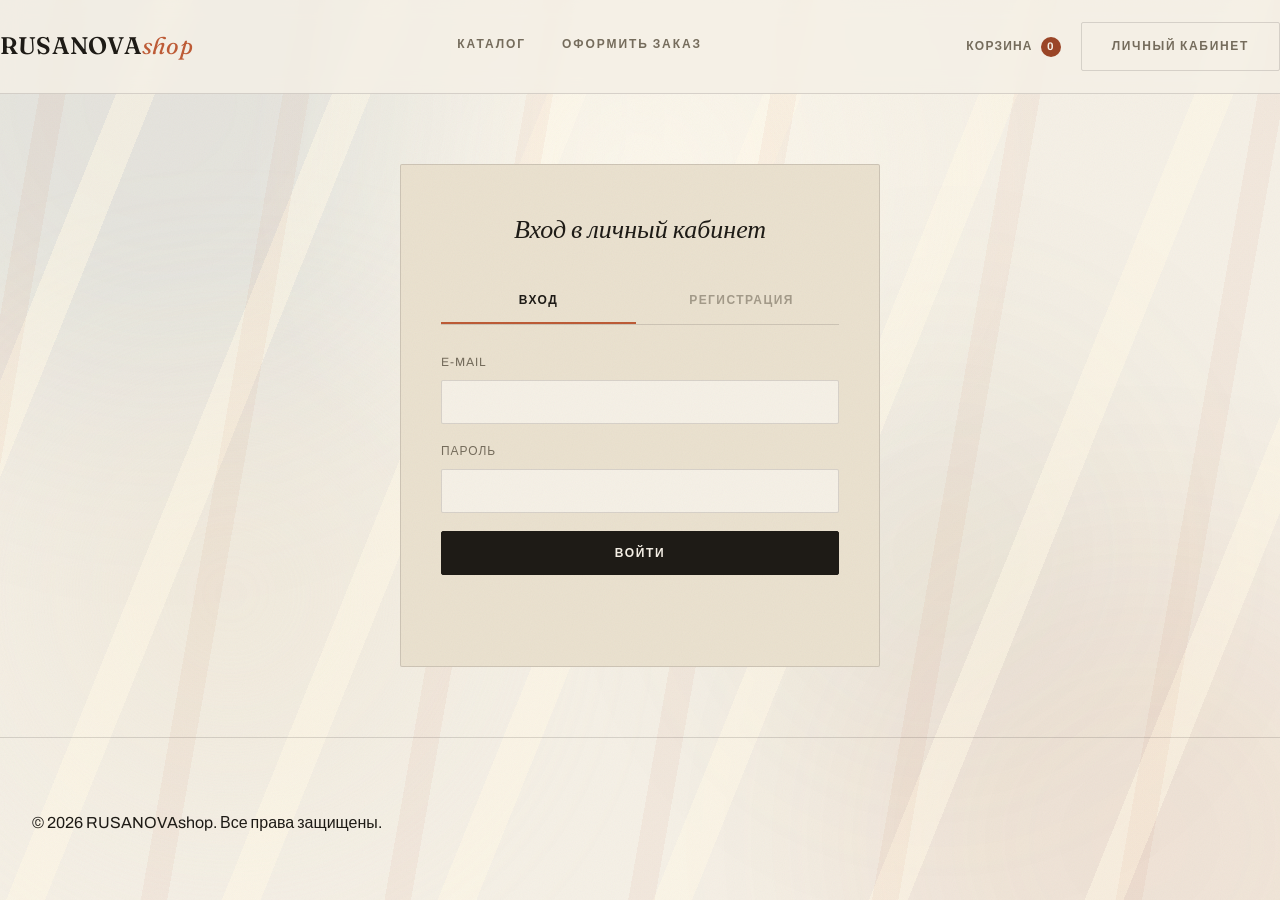
==== cabinet.html @ 0d54f826 "Initial commit" ====
<!DOCTYPE html>
<html lang="ru">
<head>
<meta charset="UTF-8">
<meta name="viewport" content="width=device-width, initial-scale=1.0">
<title>Личный кабинет — RUSANOVAshop</title>
<meta name="description" content="Личный кабинет RUSANOVAshop — вход, регистрация и история заказов.">
<meta name="robots" content="noindex, follow">
<meta property="og:type" content="website">
<meta property="og:site_name" content="RUSANOVAshop">
<meta property="og:title" content="Личный кабинет — RUSANOVAshop">
<meta property="og:description" content="Вход, регистрация и история заказов в RUSANOVAshop.">
<meta property="og:image" content="images/product1.web.jpg">
<link rel="preconnect" href="https://fonts.googleapis.com">
<link rel="preconnect" href="https://fonts.gstatic.com" crossorigin>
<link href="https://fonts.googleapis.com/css2?family=Archivo:wght@400;500;600;700&family=Archivo+Expanded:wght@600;700&family=Fraunces:ital,wght@0,300;0,400;0,500;0,600;0,700;1,400;1,500;1,600&display=swap" rel="stylesheet">
<link rel="stylesheet" href="styles.css">
</head>
<body>
<div class="bg-animated"><span></span><span></span><span></span><span></span></div>
<div class="light-rays"><span></span></div>
<header class="site-header">
  <div class="container header-inner">
    <a href="index.html" class="logo">RUSANOVA<span>shop</span></a>
    <nav class="main-nav">
      <a href="index.html#catalog">Каталог</a>
      <a href="payment.html">Оформить заказ</a>
    </nav>
    <div class="header-actions">
      <a href="payment.html" class="cart-link" aria-label="Корзина">
        Корзина <span class="cart-count" id="cart-count">0</span>
      </a>
      <a href="cabinet.html" class="btn btn-ghost">Личный кабинет</a>
    </div>
  </div>
</header>

<main>
  <!-- Блок входа/регистрации: показывается, если пользователь не авторизован -->
  <div id="auth" class="form-page">
    <h2>Вход в личный кабинет</h2>
    <div class="form-tabs">
      <div class="form-tab active" data-target="login-panel">Вход</div>
      <div class="form-tab" data-target="register-panel">Регистрация</div>
    </div>

    <div id="login-panel" class="form-panel active">
      <form id="login-form">
        <div class="field">
          <label for="login-email">E-mail</label>
          <input type="email" id="login-email" required>
        </div>
        <div class="field">
          <label for="login-password">Пароль</label>
          <input type="password" id="login-password" required>
        </div>
        <button type="submit" class="btn btn-primary">Войти</button>
        <p class="form-msg" id="login-msg"></p>
      </form>
    </div>

    <div id="register-panel" class="form-panel">
      <form id="register-form">
        <div class="field">
          <label for="reg-name">Имя</label>
          <input type="text" id="reg-name" required>
        </div>
        <div class="field">
          <label for="reg-email">E-mail</label>
          <input type="email" id="reg-email" required>
        </div>
        <div class="field">
          <label for="reg-password">Пароль</label>
          <input type="password" id="reg-password" required minlength="4">
        </div>
        <button type="submit" class="btn btn-primary">Зарегистрироваться</button>
        <p class="form-msg" id="register-msg"></p>
      </form>
    </div>
  </div>

  <!-- Личный кабинет: заполняется скриптом, если пользователь авторизован -->
  <div id="account-block" class="account" style="display:none">
    <div class="account-card">
      <h3>Здравствуйте, <span id="account-name"></span>!</h3>
      <p>E-mail: <span id="account-email"></span></p>
      <button id="logout-btn" class="btn btn-ghost">Выйти из аккаунта</button>
    </div>
    <div class="account-card">
      <h3>Мои заказы</h3>
      <div id="orders-list"></div>
    </div>
    <div class="account-card">
      <h3>Дальнейшие шаги</h3>
      <p>Добавьте товары в корзину в каталоге и перейдите на <a href="payment.html">страницу оплаты</a>, чтобы оформить заказ.</p>
    </div>
  </div>
</main>

<footer class="site-footer">
  <div class="container">
    <p>&copy; 2026 RUSANOVAshop. Все права защищены.</p>
  </div>
</footer>

<script src="script.js"></script>
<script>
  // показать кабинет вместо формы входа, если пользователь уже авторизован
  (function () {
    const user = JSON.parse(localStorage.getItem('rusanova_user') || 'null');
    if (user) {
      document.getElementById('auth').style.display = 'none';
      document.getElementById('account-block').style.display = 'block';
    }
  })();
</script>
</body>
</html>
---- styles.css ----
:root {
  --paper: #f5f0e6;
  --paper-deep: #eae1cf;
  --paper-line: #dcd2bc;
  --ink: #1e1b16;
  --ink-soft: #756c5c;
  --ink-faint: #a39a89;
  --line: rgba(30, 27, 22, 0.14);
  --clay: #bd5b36;
  --clay-deep: #9a4527;
  --denim: #51728e;
  --moss: #6e7456;
  --radius: 2px;
  --shadow: 0 40px 90px -30px rgba(35, 24, 12, 0.45);
  --ease: cubic-bezier(.16,1,.3,1);
}

* { box-sizing: border-box; }

html { scroll-behavior: smooth; }

body {
  margin: 0;
  font-family: 'Archivo', sans-serif;
  background: var(--paper);
  color: var(--ink);
  line-height: 1.6;
  position: relative;
  -webkit-font-smoothing: antialiased;
}

/* Тонкая зернистая текстура поверх кремовой подложки — ощущение печатной бумаги */
body::after {
  content: '';
  position: fixed;
  inset: 0;
  z-index: 2;
  pointer-events: none;
  opacity: 0.05;
  mix-blend-mode: multiply;
  background-image: url("data:image/svg+xml,%3Csvg xmlns='http://www.w3.org/2000/svg' width='180' height='180'%3E%3Cfilter id='n'%3E%3CfeTurbulence type='fractalNoise' baseFrequency='0.9' numOctaves='2' stitchTiles='stitch'/%3E%3C/filter%3E%3Crect width='100%25' height='100%25' filter='url(%23n)'/%3E%3C/svg%3E");
}

/* Атмосфера: медленно дрейфующие мягкие цветовые пятна — тихое эхо палитры бренда */
.bg-animated {
  position: fixed;
  inset: 0;
  z-index: -1;
  overflow: hidden;
}
.bg-animated span {
  position: absolute;
  border-radius: 50%;
  filter: blur(120px);
  will-change: transform;
}
.bg-animated span:nth-child(1) {
  width: 640px; height: 640px;
  background: var(--denim);
  top: -220px; left: -160px;
  opacity: 0.10;
  animation: float-a 38s ease-in-out infinite;
}
.bg-animated span:nth-child(2) {
  width: 560px; height: 560px;
  background: var(--clay);
  bottom: -220px; right: -140px;
  opacity: 0.09;
  animation: float-b 44s ease-in-out infinite;
}
.bg-animated span:nth-child(3) {
  width: 420px; height: 420px;
  background: var(--moss);
  top: 38%; right: 10%;
  opacity: 0.07;
  animation: float-c 34s ease-in-out infinite;
}
.bg-animated span:nth-child(4) {
  width: 360px; height: 360px;
  background: var(--paper-deep);
  bottom: 14%; left: 4%;
  opacity: 0.5;
  animation: float-d 30s ease-in-out infinite;
}
@keyframes float-a { 0%,100%{transform:translate(0,0)} 50%{transform:translate(110px,80px)} }
@keyframes float-b { 0%,100%{transform:translate(0,0)} 50%{transform:translate(-100px,-60px)} }
@keyframes float-c { 0%,100%{transform:translate(0,0)} 50%{transform:translate(-80px,90px)} }
@keyframes float-d { 0%,100%{transform:translate(0,0)} 50%{transform:translate(70px,-50px)} }

@media (prefers-reduced-motion: reduce) {
  .bg-animated span { animation: none; }
}

/* Лучи света: тёплый блик-«солнце» и две диагональные полосы света, */
/* медленно скользящие по странице — будто свет из окна падает на разворот журнала */
.light-rays {
  position: fixed;
  inset: 0;
  z-index: -1;
  overflow: hidden;
  pointer-events: none;
}
.light-rays::before,
.light-rays::after {
  content: '';
  position: absolute;
  inset: -30%;
}
.light-rays::before {
  background: repeating-linear-gradient(
    112deg,
    rgba(255, 248, 230, 0.50) 0 36px,
    rgba(255, 248, 230, 0) 36px 200px
  );
  animation: rays-drift-a 70s linear infinite;
}
.light-rays::after {
  background: repeating-linear-gradient(
    100deg,
    rgba(193, 91, 54, 0.05) 0 26px,
    rgba(193, 91, 54, 0) 26px 240px
  );
  animation: rays-drift-b 95s linear infinite reverse;
}
.light-rays span {
  position: absolute;
  top: -32%;
  left: 50%;
  width: 920px;
  height: 920px;
  background: radial-gradient(circle, rgba(255, 250, 238, 0.65) 0%, rgba(255, 250, 238, 0) 62%);
  transform: translateX(-50%);
  animation: sun-drift 50s ease-in-out infinite;
}
@keyframes rays-drift-a {
  from { transform: translate3d(-10%, -6%, 0); }
  to   { transform: translate3d(10%, 8%, 0); }
}
@keyframes rays-drift-b {
  from { transform: translate3d(8%, 6%, 0); }
  to   { transform: translate3d(-10%, -8%, 0); }
}
@keyframes sun-drift {
  0%, 100% { transform: translateX(-54%) translateY(0); opacity: 0.7; }
  50%      { transform: translateX(-46%) translateY(40px); opacity: 0.95; }
}
@media (prefers-reduced-motion: reduce) {
  .light-rays::before, .light-rays::after, .light-rays span { animation: none; }
}

.container {
  max-width: 1280px;
  margin: 0 auto;
  padding: 0 32px;
}

a { color: inherit; text-decoration: none; }
em { font-style: italic; color: var(--clay); }
strong { color: var(--clay-deep); font-weight: 600; }

/* ---------- Header / шапка-масштхед ---------- */
.site-header {
  background: rgba(245, 240, 230, 0.82);
  backdrop-filter: blur(10px);
  border-bottom: 1px solid var(--line);
  position: sticky;
  top: 0;
  z-index: 50;
}
.header-inner {
  display: flex;
  align-items: center;
  justify-content: space-between;
  gap: 24px;
  padding: 22px 0;
}
.logo {
  font-family: 'Fraunces', serif;
  font-size: 24px;
  font-weight: 600;
  letter-spacing: 0.01em;
  color: var(--ink);
}
.logo span { color: var(--clay); font-style: italic; font-weight: 400; }

.main-nav { display: flex; gap: 36px; }
.main-nav a {
  font-family: 'Archivo', sans-serif;
  font-size: 12px;
  font-weight: 600;
  letter-spacing: 0.16em;
  text-transform: uppercase;
  color: var(--ink-soft);
  position: relative;
  padding-bottom: 4px;
  transition: color 0.25s var(--ease);
}
.main-nav a::after {
  content: '';
  position: absolute;
  left: 0; right: 100%;
  bottom: 0;
  height: 1px;
  background: var(--clay);
  transition: right 0.3s var(--ease);
}
.main-nav a:hover { color: var(--ink); }
.main-nav a:hover::after { right: 0; }

.header-actions { display: flex; align-items: center; gap: 20px; }
.cart-link {
  display: inline-flex;
  align-items: center;
  gap: 8px;
  font-family: 'Archivo', sans-serif;
  font-size: 12px;
  font-weight: 600;
  letter-spacing: 0.1em;
  text-transform: uppercase;
  color: var(--ink-soft);
  text-decoration: none;
  transition: color 0.3s var(--ease);
}
.cart-link:hover { color: var(--ink); }
.cart-count {
  display: inline-flex;
  align-items: center;
  justify-content: center;
  min-width: 20px;
  height: 20px;
  padding: 0 5px;
  border-radius: 50%;
  background: var(--clay-deep);
  color: var(--paper);
  font-size: 11px;
  font-weight: 700;
  letter-spacing: 0;
}
.issue-tag {
  font-family: 'Archivo Expanded', sans-serif;
  font-size: 11px;
  font-weight: 600;
  letter-spacing: 0.14em;
  text-transform: uppercase;
  color: var(--ink-faint);
  white-space: nowrap;
}

/* ---------- Кнопки ---------- */
.btn {
  display: inline-flex;
  align-items: center;
  gap: 10px;
  padding: 14px 30px;
  font-family: 'Archivo', sans-serif;
  font-size: 12px;
  font-weight: 600;
  letter-spacing: 0.14em;
  text-transform: uppercase;
  cursor: pointer;
  border: 1px solid var(--ink);
  border-radius: var(--radius);
  background: transparent;
  color: var(--ink);
  transition: background 0.3s var(--ease), color 0.3s var(--ease), border-color 0.3s var(--ease), transform 0.2s var(--ease);
}
.btn-primary {
  background: var(--ink);
  color: var(--paper);
}
.btn-primary:hover { background: var(--clay-deep); border-color: var(--clay-deep); transform: translateY(-2px); }
.btn-ghost {
  background: transparent;
  border-color: var(--line);
  color: var(--ink-soft);
}
.btn-ghost:hover { border-color: var(--ink); color: var(--ink); }

/* ---------- Hero / редакционный разворот ---------- */
.hero {
  padding: 96px 0 120px;
  position: relative;
  overflow: hidden;
}
.hero-grid {
  display: grid;
  grid-template-columns: minmax(0, 0.92fr) minmax(0, 1.08fr);
  gap: 72px;
  align-items: center;
}
.hero-eyebrow {
  display: inline-block;
  font-family: 'Archivo Expanded', sans-serif;
  font-size: 12px;
  font-weight: 600;
  letter-spacing: 0.22em;
  text-transform: uppercase;
  color: var(--clay-deep);
  margin-bottom: 22px;
}
.hero-eyebrow::before { content: '— '; color: var(--ink-faint); }
.hero-title {
  font-family: 'Fraunces', serif;
  font-size: clamp(42px, 6vw, 76px);
  font-weight: 500;
  line-height: 1.04;
  letter-spacing: -0.01em;
  margin: 0 0 28px;
  color: var(--ink);
}
.hero-title em {
  font-style: italic;
  font-weight: 400;
  color: var(--clay);
}
.hero-text {
  max-width: 460px;
  font-size: 17px;
  color: var(--ink-soft);
  margin: 0 0 38px;
}
.hero-actions {
  display: flex;
  align-items: center;
  flex-wrap: wrap;
  gap: 32px;
}
.explore-link {
  display: inline-flex;
  flex-direction: column;
  font-family: 'Archivo', sans-serif;
  font-size: 13px;
  font-weight: 600;
  letter-spacing: 0.06em;
  color: var(--ink);
  border-bottom: 1px solid var(--ink);
  padding-bottom: 6px;
  transition: color 0.25s var(--ease), border-color 0.25s var(--ease);
}
.explore-link:hover { color: var(--clay-deep); border-color: var(--clay-deep); }
.explore-date {
  margin-top: 4px;
  font-size: 11px;
  font-weight: 500;
  letter-spacing: 0.14em;
  text-transform: uppercase;
  color: var(--ink-faint);
}

/* коллаж — асимметричная стопка карточек-«луков» */
.hero-collage {
  position: relative;
  min-height: 560px;
}
.collage-card {
  position: absolute;
  margin: 0;
  background: var(--paper-deep);
  border: 1px solid var(--line);
  border-radius: var(--radius);
  box-shadow: var(--shadow);
  overflow: hidden;
  transition: transform 0.6s var(--ease);
}
.collage-card img {
  display: block;
  width: 100%;
  aspect-ratio: 3 / 4;
  object-fit: cover;
}
.collage-card figcaption {
  display: flex;
  align-items: baseline;
  justify-content: space-between;
  gap: 10px;
  padding: 16px 20px;
  border-top: 1px solid var(--line);
  background: var(--paper);
}
.collage-card figcaption span {
  font-family: 'Fraunces', serif;
  font-style: italic;
  font-size: 16px;
  color: var(--ink);
}
.collage-card figcaption i {
  font-style: normal;
  font-size: 10px;
  font-weight: 600;
  letter-spacing: 0.14em;
  text-transform: uppercase;
  color: var(--ink-faint);
  white-space: nowrap;
}
.collage-card--a {
  width: 56%;
  top: 0;
  left: 6%;
  z-index: 2;
  transform: rotate(-2.5deg);
}
.collage-card--b {
  width: 48%;
  bottom: 0;
  right: 0;
  z-index: 1;
  transform: rotate(2deg);
}
.collage-card:hover { transform: rotate(0deg) translateY(-6px); z-index: 3; }

.hero-badge {
  position: absolute;
  top: 46%;
  left: -18px;
  width: 132px;
  height: 132px;
  display: flex;
  align-items: center;
  justify-content: center;
  text-align: center;
  border-radius: 50%;
  border: 1px solid var(--ink);
  background: var(--paper);
  font-family: 'Archivo Expanded', sans-serif;
  font-size: 11px;
  font-weight: 700;
  letter-spacing: 0.1em;
  text-transform: uppercase;
  color: var(--ink);
  line-height: 1.4;
  padding: 14px;
  z-index: 4;
  animation: spin-badge 26s linear infinite;
}
.hero-badge::before {
  content: '';
  position: absolute;
  inset: 10px;
  border: 1px dashed var(--line);
  border-radius: 50%;
}
@keyframes spin-badge { to { transform: rotate(360deg); } }
@media (prefers-reduced-motion: reduce) { .hero-badge { animation: none; } }

/* ---------- Бегущая строка ---------- */
.ticker {
  border-top: 1px solid var(--line);
  border-bottom: 1px solid var(--line);
  overflow: hidden;
  white-space: nowrap;
  padding: 18px 0;
  background: var(--paper-deep);
}
.ticker-track {
  display: inline-flex;
  gap: 48px;
  animation: ticker-scroll 36s linear infinite;
}
.ticker-track span {
  font-family: 'Fraunces', serif;
  font-style: italic;
  font-size: 19px;
  letter-spacing: 0.01em;
  color: var(--ink-soft);
  display: inline-flex;
  align-items: center;
  gap: 48px;
}
.ticker-track span::after { content: '✺'; font-style: normal; color: var(--clay); font-size: 13px; }
@keyframes ticker-scroll { from { transform: translateX(0); } to { transform: translateX(-50%); } }
@media (prefers-reduced-motion: reduce) { .ticker-track { animation: none; } }

/* ---------- Заголовки секций ---------- */
section { padding: 110px 0; }
.section-head {
  max-width: 640px;
  margin: 0 auto 64px;
  text-align: center;
}
.section-eyebrow {
  display: inline-block;
  font-family: 'Archivo Expanded', sans-serif;
  font-size: 12px;
  font-weight: 600;
  letter-spacing: 0.22em;
  text-transform: uppercase;
  color: var(--clay-deep);
  margin-bottom: 18px;
}
.section-title {
  font-family: 'Fraunces', serif;
  font-size: clamp(32px, 4.4vw, 48px);
  font-weight: 500;
  line-height: 1.12;
  margin: 0 0 18px;
  color: var(--ink);
}
.section-note {
  font-size: 15px;
  color: var(--ink-soft);
  margin: 0;
}

/* ---------- Каталог / сетка лукбука ---------- */
.catalog { background: var(--paper); }
.product-grid {
  display: grid;
  grid-template-columns: repeat(auto-fit, minmax(270px, 1fr));
  gap: 2px;
  background: var(--line);
  border: 1px solid var(--line);
}
.product-card {
  position: relative;
  background: var(--paper);
  display: flex;
  flex-direction: column;
  transition: background 0.3s var(--ease);
}
.product-card:hover { background: var(--paper-deep); }
.product-index {
  position: absolute;
  top: 18px; left: 18px;
  z-index: 2;
  font-family: 'Fraunces', serif;
  font-style: italic;
  font-size: 14px;
  color: var(--paper);
  background: var(--ink);
  border-radius: 50%;
  width: 34px; height: 34px;
  display: flex; align-items: center; justify-content: center;
}
.product-card .img-wrap { position: relative; overflow: hidden; border-bottom: 1px solid var(--line); }
.tag {
  position: absolute;
  top: 18px; right: 18px;
  z-index: 2;
  font-family: 'Archivo Expanded', sans-serif;
  font-size: 10px;
  font-weight: 700;
  letter-spacing: 0.12em;
  text-transform: uppercase;
  padding: 7px 12px;
  border-radius: var(--radius);
  color: var(--paper);
}
.tag-new { background: var(--denim); }
.tag-low { background: var(--clay-deep); }
.product-card img {
  width: 100%;
  aspect-ratio: 3 / 4;
  object-fit: cover;
  display: block;
  filter: grayscale(0.25) contrast(1.02);
  transition: transform 0.7s var(--ease), filter 0.5s var(--ease);
}
.product-card:hover img { transform: scale(1.045); filter: grayscale(0) contrast(1.05); }
.product-info { padding: 26px 28px 30px; flex: 1; display: flex; flex-direction: column; }
.product-info h3 {
  font-family: 'Fraunces', serif;
  font-weight: 500;
  font-style: italic;
  font-size: 21px;
  margin: 0 0 10px;
  color: var(--ink);
}
.product-desc { color: var(--ink-soft); font-size: 14px; margin: 0 0 16px; flex: 1; }
.price-list {
  list-style: none;
  padding: 12px 0;
  margin: 0 0 20px;
  font-size: 13px;
  letter-spacing: 0.02em;
  color: var(--ink-soft);
  border-top: 1px solid var(--line);
  border-bottom: 1px solid var(--line);
}
.price-list li { display: flex; justify-content: space-between; padding: 4px 0; }
.add-to-cart { align-self: flex-start; }
.product-card.is-hidden { display: none; }

.catalog-controls {
  display: flex;
  flex-wrap: wrap;
  align-items: center;
  justify-content: space-between;
  gap: 24px;
  margin: 0 0 28px;
  padding: 22px 28px;
  background: var(--paper-deep);
  border: 1px solid var(--line);
}
.filter-group { display: flex; flex-wrap: wrap; gap: 10px; }
.filter-btn {
  font-family: 'Archivo', sans-serif;
  font-size: 12px;
  font-weight: 600;
  letter-spacing: 0.08em;
  text-transform: uppercase;
  padding: 9px 18px;
  border: 1px solid var(--line);
  border-radius: var(--radius);
  background: transparent;
  color: var(--ink-soft);
  cursor: pointer;
  transition: background 0.3s var(--ease), color 0.3s var(--ease), border-color 0.3s var(--ease);
}
.filter-btn:hover { border-color: var(--ink); color: var(--ink); }
.filter-btn.active { background: var(--ink); border-color: var(--ink); color: var(--paper); }
.sort-control {
  display: flex;
  align-items: center;
  gap: 12px;
  font-size: 12px;
  letter-spacing: 0.08em;
  text-transform: uppercase;
  color: var(--ink-soft);
}
.sort-control select {
  font-family: 'Archivo', sans-serif;
  font-size: 13px;
  letter-spacing: 0.02em;
  text-transform: none;
  padding: 9px 14px;
  border: 1px solid var(--line);
  border-radius: var(--radius);
  background: var(--paper);
  color: var(--ink);
  cursor: pointer;
}

/* ---------- Таблица размеров ---------- */
.size-guide {
  margin: 0 0 28px;
  border: 1px solid var(--line);
  background: var(--paper);
}
.size-guide summary {
  display: flex;
  align-items: baseline;
  gap: 14px;
  padding: 22px 28px;
  font-family: 'Fraunces', serif;
  font-style: italic;
  font-size: 19px;
  cursor: pointer;
  list-style: none;
  color: var(--ink);
}
.size-guide summary::-webkit-details-marker { display: none; }
.size-guide summary span {
  font-family: 'Archivo', sans-serif;
  font-style: normal;
  font-size: 12px;
  letter-spacing: 0.04em;
  color: var(--ink-faint);
}
.size-guide table {
  width: 100%;
  border-collapse: collapse;
  margin: 0 0 18px;
  font-size: 14px;
}
.size-guide th, .size-guide td {
  padding: 12px 28px;
  text-align: left;
  border-top: 1px solid var(--line);
  color: var(--ink-soft);
}
.size-guide th {
  font-size: 11px;
  letter-spacing: 0.1em;
  text-transform: uppercase;
  color: var(--ink-faint);
  font-weight: 600;
}
.size-guide td:first-child, .size-guide th:first-child { color: var(--ink); font-weight: 600; }
.size-guide > p { padding: 0 28px 26px; margin: 0; font-size: 14px; color: var(--ink-soft); max-width: 640px; }

/* ---------- О бренде ---------- */
.about { background: var(--paper-deep); border-top: 1px solid var(--line); border-bottom: 1px solid var(--line); }
.about-inner { max-width: 760px; margin: 0 auto; text-align: center; }
.about-quote {
  font-family: 'Fraunces', serif;
  font-style: italic;
  font-weight: 400;
  font-size: clamp(24px, 3.6vw, 34px);
  line-height: 1.4;
  color: var(--ink);
  margin: 0 0 32px;
}
.about-quote em { color: var(--clay-deep); font-style: italic; }
.about-text { font-size: 15px; color: var(--ink-soft); margin: 0 auto 48px; max-width: 640px; }
.about-text strong { color: var(--clay-deep); }
.about-stats {
  display: flex;
  justify-content: center;
  gap: 56px;
  flex-wrap: wrap;
  border-top: 1px solid var(--line);
  padding-top: 40px;
}
.stat { display: flex; flex-direction: column; align-items: center; gap: 6px; }
.stat-num { font-family: 'Fraunces', serif; font-size: 40px; font-weight: 500; color: var(--clay-deep); }
.stat-label { font-size: 11px; letter-spacing: 0.14em; text-transform: uppercase; color: var(--ink-soft); }

/* ---------- Отзывы ---------- */
.reviews { background: var(--paper); border-bottom: 1px solid var(--line); }
.reviews-grid {
  display: grid;
  grid-template-columns: repeat(auto-fit, minmax(280px, 1fr));
  gap: 1px;
  background: var(--line);
  border: 1px solid var(--line);
}
.review-card {
  margin: 0;
  background: var(--paper);
  padding: 36px 32px;
  display: flex;
  flex-direction: column;
  gap: 22px;
}
.review-card p {
  font-family: 'Fraunces', serif;
  font-style: italic;
  font-size: 17px;
  line-height: 1.5;
  color: var(--ink);
  margin: 0;
}
.review-card footer { display: flex; flex-direction: column; gap: 4px; }
.review-card footer span {
  font-size: 13px;
  font-weight: 600;
  letter-spacing: 0.04em;
  color: var(--ink);
}
.review-card footer i {
  font-style: normal;
  font-size: 12px;
  color: var(--ink-faint);
}

/* ---------- Лента ВКонтакте ---------- */
.social { background: var(--paper-deep); border-bottom: 1px solid var(--line); }
.section-note a { color: var(--clay-deep); border-bottom: 1px solid currentColor; padding-bottom: 1px; }
.section-note a:hover { color: var(--ink); }
.vk-widget-wrap {
  background: var(--paper);
  border: 1px solid var(--line);
  padding: 24px;
}
.vk-widget-wrap iframe { display: block; width: 100% !important; }

/* ---------- Контакты ---------- */
.contacts { background: var(--paper); }
.contacts .section-head { margin-bottom: 56px; }
.store-list {
  display: flex;
  flex-wrap: wrap;
  justify-content: center;
  gap: 1px;
  margin: 0 auto 36px;
  max-width: 920px;
  background: var(--line);
  border: 1px solid var(--line);
}
.store-card {
  flex: 1 1 280px;
  background: var(--paper);
  padding: 36px 28px;
  text-align: center;
  position: relative;
  transition: background 0.3s var(--ease);
}
.store-card:hover { background: var(--paper-deep); }
.store-index {
  position: relative;
  display: inline-flex;
  align-items: center;
  justify-content: center;
  width: 30px; height: 30px;
  border: 1px solid var(--ink);
  border-radius: 50%;
  font-family: 'Fraunces', serif;
  font-style: italic;
  font-size: 13px;
  margin-bottom: 16px;
  background: var(--paper);
  color: var(--ink);
  cursor: pointer;
  padding: 0;
  transition: background 0.25s var(--ease), color 0.25s var(--ease), transform 0.25s var(--ease);
}
.store-index:hover,
.store-index:focus-visible {
  background: var(--ink);
  color: var(--paper);
  transform: scale(1.08);
  outline: none;
}

/* Карта — всплывает при наведении/фокусе на иконку магазина */
.store-map {
  position: absolute;
  bottom: calc(100% + 16px);
  left: 50%;
  width: min(290px, 78vw);
  height: 190px;
  background: var(--paper);
  border: 1px solid var(--line);
  border-radius: var(--radius);
  box-shadow: var(--shadow);
  padding: 6px;
  opacity: 0;
  visibility: hidden;
  pointer-events: none;
  transform: translate(-50%, 10px) scale(0.96);
  transform-origin: bottom center;
  transition: opacity 0.3s var(--ease), transform 0.3s var(--ease), visibility 0s linear 0.3s;
  z-index: 30;
  cursor: default;
}
.store-map::after {
  content: '';
  position: absolute;
  top: 100%;
  left: 50%;
  width: 14px; height: 14px;
  margin: -7px 0 0 -7px;
  background: var(--paper);
  border-right: 1px solid var(--line);
  border-bottom: 1px solid var(--line);
  transform: rotate(45deg);
}
.store-index:hover .store-map,
.store-index:focus-visible .store-map,
.store-index:focus-within .store-map {
  opacity: 1;
  visibility: visible;
  pointer-events: auto;
  transform: translate(-50%, 0) scale(1);
  transition: opacity 0.3s var(--ease), transform 0.3s var(--ease), visibility 0s;
}
.store-map iframe {
  width: 100%;
  height: 100%;
  border: 0;
  display: block;
  border-radius: 1px;
  filter: grayscale(0.4) sepia(0.06) contrast(1.04);
  transition: filter 0.4s var(--ease);
}
.store-map:hover iframe { filter: none; }

/* Значок магазина на карте — кольцо с леттермарком «Rs», в духе логотипа бренда */
.map-pin {
  position: absolute;
  top: 46%;
  left: 50%;
  transform: translate(-50%, -100%);
  display: flex;
  flex-direction: column;
  align-items: center;
  pointer-events: none;
  z-index: 2;
  filter: drop-shadow(0 10px 16px rgba(30, 27, 22, 0.4));
}
.map-pin-badge {
  width: 68px;
  height: 68px;
  border-radius: 50%;
  border: 2px solid var(--ink);
  background: var(--paper);
  display: flex;
  flex-direction: column;
  align-items: center;
  justify-content: center;
  line-height: 1;
  text-align: center;
}
.map-pin-badge em {
  font-family: 'Fraunces', serif;
  font-style: italic;
  font-weight: 600;
  font-size: 21px;
  color: var(--ink);
}
.map-pin-badge i {
  font-style: normal;
  font-family: 'Archivo Expanded', sans-serif;
  font-size: 5px;
  letter-spacing: 0.05em;
  text-transform: uppercase;
  color: var(--ink-soft);
  margin-top: 3px;
  white-space: nowrap;
}
.map-pin-tail {
  width: 0; height: 0;
  border-left: 6px solid transparent;
  border-right: 6px solid transparent;
  border-top: 10px solid var(--ink);
  margin-top: -2px;
}
@media (max-width: 640px) {
  .store-map { left: auto; right: -8px; transform: translate(0, 10px) scale(0.96); transform-origin: bottom right; }
  .store-index:hover .store-map,
  .store-index:focus-visible .store-map,
  .store-index:focus-within .store-map { transform: translate(0, 0) scale(1); }
  .store-map::after { left: auto; right: 22px; }
}
.store-card h3 { margin: 0 0 6px; font-family: 'Fraunces', serif; font-weight: 500; font-size: 19px; color: var(--ink); }
.store-card p { margin: 0; color: var(--clay-deep); font-weight: 600; font-size: 13px; letter-spacing: 0.06em; text-transform: uppercase; }

/* Режим работы — раскрывается при наведении на карточку магазина */
.store-hours {
  max-height: 0;
  overflow: hidden;
  opacity: 0;
  transition: max-height 0.6s var(--ease), opacity 0.4s var(--ease);
}
.store-card:hover .store-hours,
.store-card:focus-within .store-hours {
  max-height: 360px;
  opacity: 1;
}
.store-hours-label {
  display: block;
  margin-top: 22px;
  padding-top: 18px;
  border-top: 1px solid var(--line);
  font-family: 'Archivo Expanded', sans-serif;
  font-size: 10px;
  font-weight: 600;
  letter-spacing: 0.18em;
  text-transform: uppercase;
  color: var(--clay-deep);
}
.store-hours ul {
  list-style: none;
  margin: 14px 0 0;
  padding: 0;
}
.store-hours li {
  display: flex;
  justify-content: space-between;
  padding: 5px 0;
  font-size: 13px;
  letter-spacing: 0.03em;
  color: var(--ink-soft);
}
.store-hours li span:first-child {
  font-family: 'Fraunces', serif;
  font-style: italic;
  font-size: 13px;
  color: var(--ink);
  text-transform: none;
  letter-spacing: 0.02em;
}
.contacts-meta { max-width: 520px; margin: 0 auto; text-align: center; color: var(--ink-soft); font-size: 14px; }
.contacts-meta + .contacts-meta { margin-top: 8px; }
.contacts-phone {
  font-family: 'Fraunces', serif;
  font-style: italic;
  font-size: 17px;
  font-weight: 500;
  color: var(--clay-deep);
  border-bottom: 1px solid currentColor;
  padding-bottom: 1px;
  transition: color 0.25s var(--ease), border-color 0.25s var(--ease);
}
.contacts-phone:hover { color: var(--ink); }

/* ---------- Доставка и возврат ---------- */
.delivery { background: var(--paper-deep); border-bottom: 1px solid var(--line); }
.delivery-grid {
  display: grid;
  grid-template-columns: repeat(auto-fit, minmax(300px, 1fr));
  gap: 1px;
  background: var(--line);
  border: 1px solid var(--line);
}
.delivery-card {
  background: var(--paper);
  padding: 40px 36px;
}
.delivery-num {
  display: block;
  font-family: 'Fraunces', serif;
  font-style: italic;
  font-size: 32px;
  color: var(--ink-faint);
  margin-bottom: 14px;
}
.delivery-card h3 {
  font-family: 'Fraunces', serif;
  font-weight: 500;
  font-size: 22px;
  margin: 0 0 18px;
  color: var(--ink);
}
.delivery-card ul {
  margin: 0;
  padding: 0;
  list-style: none;
  display: flex;
  flex-direction: column;
  gap: 12px;
}
.delivery-card li {
  position: relative;
  padding-left: 22px;
  font-size: 14px;
  line-height: 1.5;
  color: var(--ink-soft);
}
.delivery-card li::before {
  content: '';
  position: absolute;
  left: 0; top: 9px;
  width: 8px; height: 1px;
  background: var(--clay-deep);
}

/* ---------- Рассылка ---------- */
.newsletter { background: var(--paper); }
.newsletter-inner {
  max-width: 600px;
  margin: 0 auto;
  text-align: center;
}
.newsletter-form {
  display: flex;
  flex-wrap: wrap;
  gap: 12px;
  justify-content: center;
  margin-top: 28px;
}
.newsletter-form input[type="email"] {
  flex: 1 1 260px;
  font-family: 'Archivo', sans-serif;
  font-size: 14px;
  padding: 14px 18px;
  border: 1px solid var(--line);
  border-radius: var(--radius);
  background: var(--paper-deep);
  color: var(--ink);
}
.newsletter-form input[type="email"]:focus { outline: none; border-color: var(--ink); }
.newsletter-form input[type="email"]::placeholder { color: var(--ink-faint); }

/* ---------- Footer / колофон ---------- */
.site-footer {
  padding: 56px 0 40px;
  border-top: 1px solid var(--line);
}
.footer-inner { display: flex; flex-direction: column; align-items: center; gap: 14px; text-align: center; }
.footer-logo { font-size: 22px; }
.footer-meta { font-size: 12px; letter-spacing: 0.1em; text-transform: uppercase; color: var(--ink-soft); margin: 0; }
.footer-copy { font-size: 13px; color: var(--ink-faint); margin: 0; }

/* ---------- Появление элементов при прокрутке ---------- */
.reveal {
  opacity: 0;
  transform: translateY(40px);
  transition: opacity 0.9s var(--ease), transform 0.9s var(--ease);
}
.reveal.is-visible { opacity: 1; transform: translateY(0); }
.product-grid .reveal:nth-child(2) { transition-delay: 0.06s; }
.product-grid .reveal:nth-child(3) { transition-delay: 0.12s; }
.product-grid .reveal:nth-child(4) { transition-delay: 0.18s; }
.product-grid .reveal:nth-child(5) { transition-delay: 0.24s; }
@media (prefers-reduced-motion: reduce) { .reveal { opacity: 1; transform: none; transition: none; } }

/* ---------- Формы (кабинет / оплата) ---------- */
.form-page {
  max-width: 480px;
  margin: 70px auto;
  background: var(--paper-deep);
  border: 1px solid var(--line);
  border-radius: var(--radius);
  padding: 44px 40px;
}
.form-page h2 {
  font-family: 'Fraunces', serif;
  font-weight: 500;
  font-style: italic;
  font-size: 26px;
  margin: 0 0 28px;
  text-align: center;
  color: var(--ink);
}
.form-tabs { display: flex; gap: 8px; margin-bottom: 28px; border-bottom: 1px solid var(--line); }
.form-tab {
  flex: 1; text-align: center; padding: 12px;
  font-family: 'Archivo', sans-serif;
  font-size: 12px; font-weight: 600; letter-spacing: 0.12em; text-transform: uppercase;
  color: var(--ink-faint);
  cursor: pointer;
  border-bottom: 2px solid transparent;
  transition: color 0.25s var(--ease), border-color 0.25s var(--ease);
}
.form-tab.active { color: var(--ink); border-color: var(--clay); }
.form-panel { display: none; }
.form-panel.active { display: block; }
.field { margin-bottom: 18px; }
.field label { display: block; font-size: 12px; letter-spacing: 0.08em; text-transform: uppercase; margin-bottom: 8px; color: var(--ink-soft); }
.field input, .field select {
  width: 100%;
  padding: 13px 14px;
  border: 1px solid var(--line);
  border-radius: var(--radius);
  font-size: 15px;
  font-family: 'Archivo', sans-serif;
  background: var(--paper);
  color: var(--ink);
}
.field input:focus, .field select:focus { outline: none; border-color: var(--clay); }
.form-page .btn { width: 100%; justify-content: center; }
.form-msg { text-align: center; margin-top: 16px; font-size: 13px; letter-spacing: 0.04em; color: var(--clay-deep); min-height: 18px; }

/* ---------- Личный кабинет ---------- */
.account { max-width: 740px; margin: 70px auto; }
.account-card {
  background: var(--paper-deep);
  border: 1px solid var(--line);
  border-radius: var(--radius);
  padding: 32px 36px;
  margin-bottom: 22px;
}
.account-card h3 { margin-top: 0; font-family: 'Fraunces', serif; font-weight: 500; font-style: italic; font-size: 20px; color: var(--ink); }
.account-card p { color: var(--ink-soft); font-size: 14px; }
.order-row {
  display: flex; flex-direction: column; gap: 16px;
  padding: 18px 0; border-bottom: 1px solid var(--line);
  font-size: 14px; color: var(--ink-soft);
}
.order-row:last-child { border-bottom: none; }
.order-row-head { display: flex; justify-content: space-between; gap: 12px; }
.order-row-head span:last-child { color: var(--ink); font-weight: 600; }
.order-tracker {
  display: flex;
  flex-wrap: wrap;
  gap: 0;
  list-style: none;
  margin: 0;
  padding: 0;
  counter-reset: stage;
}
.order-tracker li {
  position: relative;
  flex: 1 1 0;
  min-width: 84px;
  padding-top: 22px;
  font-size: 11px;
  letter-spacing: 0.06em;
  text-transform: uppercase;
  color: var(--ink-faint);
}
.order-tracker li::before {
  counter-increment: stage;
  content: counter(stage);
  position: absolute;
  top: 0; left: 0;
  width: 16px; height: 16px;
  border-radius: 50%;
  border: 1px solid var(--line);
  background: var(--paper);
  font-family: 'Archivo', sans-serif;
  font-size: 9px;
  font-weight: 700;
  display: flex; align-items: center; justify-content: center;
  color: var(--ink-faint);
}
.order-tracker li::after {
  content: '';
  position: absolute;
  top: 8px; left: 16px; right: 0;
  height: 1px;
  background: var(--line);
}
.order-tracker li:last-child::after { display: none; }
.order-tracker li.done { color: var(--ink-soft); }
.order-tracker li.done::before { border-color: var(--clay-deep); background: var(--clay-deep); color: var(--paper); }
.order-tracker li.done::after { background: var(--clay-deep); }
.order-tracker li.current { color: var(--ink); font-weight: 700; }
.order-tracker li.current::before { border-color: var(--ink); background: var(--ink); color: var(--paper); }

/* ---------- Корзина / итог оплаты ---------- */
.summary-row { display: flex; justify-content: space-between; padding: 9px 0; font-size: 15px; color: var(--ink-soft); }
.remove-item {
  border: none;
  background: transparent;
  color: var(--ink-faint);
  cursor: pointer;
  font-size: 14px;
  margin-left: 12px;
  line-height: 1;
  transition: color 0.2s var(--ease);
}
.remove-item:hover { color: var(--clay-deep); }
.summary-row.total {
  font-family: 'Fraunces', serif; font-weight: 500; font-size: 18px;
  border-top: 1px solid var(--line); margin-top: 8px; padding-top: 14px; color: var(--ink);
}
.empty-note { color: var(--ink-faint); text-align: center; padding: 24px 0; font-style: italic; font-family: 'Fraunces', serif; }

/* ---------- Адаптив ---------- */
@media (max-width: 980px) {
  .hero-grid { grid-template-columns: 1fr; gap: 56px; }
  .hero-collage { min-height: 460px; max-width: 460px; margin: 0 auto; }
  .header-inner { flex-wrap: wrap; row-gap: 14px; }
  .main-nav { order: 3; width: 100%; justify-content: center; }
}
@media (max-width: 640px) {
  .container { padding: 0 20px; }
  section { padding: 80px 0; }
  .hero { padding: 64px 0 88px; }
  .hero-collage { min-height: 380px; }
  .collage-card--a { width: 64%; }
  .collage-card--b { width: 56%; }
  .about-stats { gap: 36px; }
}
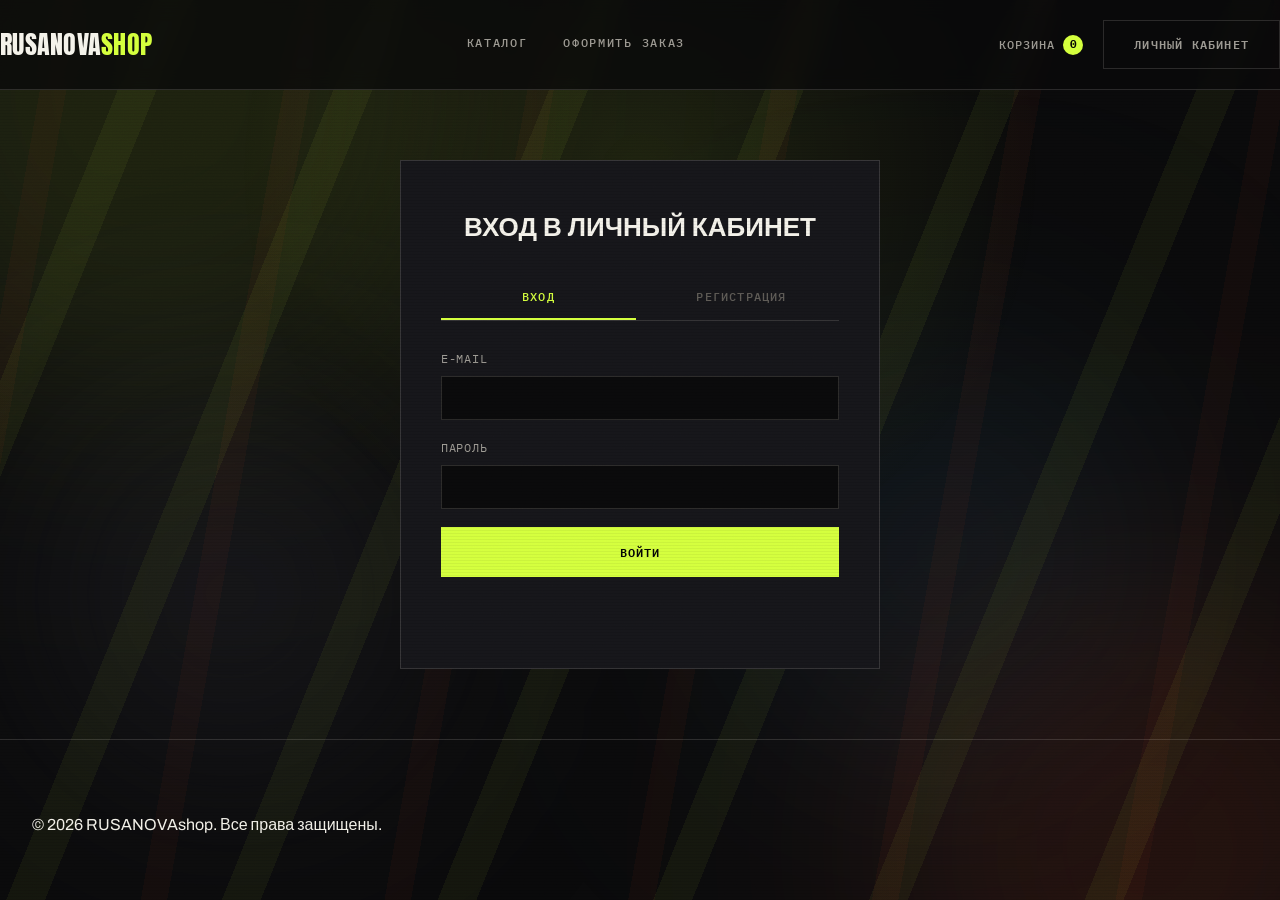
==== commit 54bff436: "Темный стритстайл-редизайн сайта: новая палитра, шрифты Anton/Archivo/IBM Plex Mono, карточки товаро" ====
--- a/cabinet.html
+++ b/cabinet.html
@@ -13,7 +13,7 @@
 <meta property="og:image" content="images/product1.web.jpg">
 <link rel="preconnect" href="https://fonts.googleapis.com">
 <link rel="preconnect" href="https://fonts.gstatic.com" crossorigin>
-<link href="https://fonts.googleapis.com/css2?family=Archivo:wght@400;500;600;700&family=Archivo+Expanded:wght@600;700&family=Fraunces:ital,wght@0,300;0,400;0,500;0,600;0,700;1,400;1,500;1,600&display=swap" rel="stylesheet">
+<link href="https://fonts.googleapis.com/css2?family=Anton&family=Archivo:ital,wght@0,400;0,500;0,600;0,700;0,800;1,400;1,500;1,600&family=IBM+Plex+Mono:wght@400;500;600;700&display=swap" rel="stylesheet">
 <link rel="stylesheet" href="styles.css">
 </head>
 <body>
--- a/styles.css
+++ b/styles.css
@@ -1,17 +1,21 @@
 :root {
-  --paper: #f5f0e6;
-  --paper-deep: #eae1cf;
-  --paper-line: #dcd2bc;
-  --ink: #1e1b16;
-  --ink-soft: #756c5c;
-  --ink-faint: #a39a89;
-  --line: rgba(30, 27, 22, 0.14);
-  --clay: #bd5b36;
-  --clay-deep: #9a4527;
-  --denim: #51728e;
-  --moss: #6e7456;
-  --radius: 2px;
-  --shadow: 0 40px 90px -30px rgba(35, 24, 12, 0.45);
+  --bg: #0a0a0b;
+  --bg-deep: #050505;
+  --surface: #16161a;
+  --surface-soft: #1f1f24;
+  --ink: #f4f2ea;
+  --ink-soft: #9d9a93;
+  --ink-faint: #5e5b56;
+  --line: rgba(244, 242, 234, 0.14);
+  --line-strong: rgba(244, 242, 234, 0.28);
+  --acid: #d4ff3d;
+  --acid-deep: #a8d419;
+  --hazard: #ff4d23;
+  --hazard-deep: #d6360f;
+  --denim: #4fa3d8;
+  --radius: 0px;
+  --shadow: 0 40px 90px -30px rgba(0, 0, 0, 0.85);
+  --pop: 7px 7px 0 var(--acid);
   --ease: cubic-bezier(.16,1,.3,1);
 }
 
@@ -22,26 +26,42 @@
 body {
   margin: 0;
   font-family: 'Archivo', sans-serif;
-  background: var(--paper);
+  background: var(--bg);
   color: var(--ink);
   line-height: 1.6;
   position: relative;
   -webkit-font-smoothing: antialiased;
 }
 
-/* Тонкая зернистая текстура поверх кремовой подложки — ощущение печатной бумаги */
+/* Зерно поверх тёмной подложки — фактура чернового зина/трафарета */
 body::after {
   content: '';
   position: fixed;
   inset: 0;
   z-index: 2;
   pointer-events: none;
-  opacity: 0.05;
-  mix-blend-mode: multiply;
+  opacity: 0.1;
+  mix-blend-mode: overlay;
   background-image: url("data:image/svg+xml,%3Csvg xmlns='http://www.w3.org/2000/svg' width='180' height='180'%3E%3Cfilter id='n'%3E%3CfeTurbulence type='fractalNoise' baseFrequency='0.9' numOctaves='2' stitchTiles='stitch'/%3E%3C/filter%3E%3Crect width='100%25' height='100%25' filter='url(%23n)'/%3E%3C/svg%3E");
 }
 
-/* Атмосфера: медленно дрейфующие мягкие цветовые пятна — тихое эхо палитры бренда */
+/* Скан-линии — тонкий CRT/глитч-эффект по всей странице */
+body::before {
+  content: '';
+  position: fixed;
+  inset: 0;
+  z-index: 3;
+  pointer-events: none;
+  opacity: 0.5;
+  background: repeating-linear-gradient(
+    to bottom,
+    rgba(0,0,0,0) 0px,
+    rgba(0,0,0,0) 2px,
+    rgba(0,0,0,0.18) 3px
+  );
+}
+
+/* Атмосфера: дрейфующие неоновые пятна-«спреи» поверх черноты */
 .bg-animated {
   position: fixed;
   inset: 0;
@@ -51,35 +71,36 @@
 .bg-animated span {
   position: absolute;
   border-radius: 50%;
-  filter: blur(120px);
+  filter: blur(110px);
+  mix-blend-mode: screen;
   will-change: transform;
 }
 .bg-animated span:nth-child(1) {
-  width: 640px; height: 640px;
-  background: var(--denim);
+  width: 620px; height: 620px;
+  background: var(--acid);
   top: -220px; left: -160px;
   opacity: 0.10;
   animation: float-a 38s ease-in-out infinite;
 }
 .bg-animated span:nth-child(2) {
-  width: 560px; height: 560px;
-  background: var(--clay);
+  width: 540px; height: 540px;
+  background: var(--hazard);
   bottom: -220px; right: -140px;
-  opacity: 0.09;
+  opacity: 0.10;
   animation: float-b 44s ease-in-out infinite;
 }
 .bg-animated span:nth-child(3) {
   width: 420px; height: 420px;
-  background: var(--moss);
+  background: var(--denim);
   top: 38%; right: 10%;
-  opacity: 0.07;
+  opacity: 0.08;
   animation: float-c 34s ease-in-out infinite;
 }
 .bg-animated span:nth-child(4) {
   width: 360px; height: 360px;
-  background: var(--paper-deep);
+  background: var(--surface-soft);
   bottom: 14%; left: 4%;
-  opacity: 0.5;
+  opacity: 0.6;
   animation: float-d 30s ease-in-out infinite;
 }
 @keyframes float-a { 0%,100%{transform:translate(0,0)} 50%{transform:translate(110px,80px)} }
@@ -91,8 +112,7 @@
   .bg-animated span { animation: none; }
 }
 
-/* Лучи света: тёплый блик-«солнце» и две диагональные полосы света, */
-/* медленно скользящие по странице — будто свет из окна падает на разворот журнала */
+/* Диагональные полосы света, как блик прожектора на бетонной стене */
 .light-rays {
   position: fixed;
   inset: 0;
@@ -109,16 +129,16 @@
 .light-rays::before {
   background: repeating-linear-gradient(
     112deg,
-    rgba(255, 248, 230, 0.50) 0 36px,
-    rgba(255, 248, 230, 0) 36px 200px
+    rgba(212, 255, 61, 0.05) 0 36px,
+    rgba(212, 255, 61, 0) 36px 200px
   );
   animation: rays-drift-a 70s linear infinite;
 }
 .light-rays::after {
   background: repeating-linear-gradient(
     100deg,
-    rgba(193, 91, 54, 0.05) 0 26px,
-    rgba(193, 91, 54, 0) 26px 240px
+    rgba(255, 77, 35, 0.04) 0 26px,
+    rgba(255, 77, 35, 0) 26px 240px
   );
   animation: rays-drift-b 95s linear infinite reverse;
 }
@@ -128,7 +148,7 @@
   left: 50%;
   width: 920px;
   height: 920px;
-  background: radial-gradient(circle, rgba(255, 250, 238, 0.65) 0%, rgba(255, 250, 238, 0) 62%);
+  background: radial-gradient(circle, rgba(212, 255, 61, 0.10) 0%, rgba(212, 255, 61, 0) 62%);
   transform: translateX(-50%);
   animation: sun-drift 50s ease-in-out infinite;
 }
@@ -155,12 +175,12 @@
 }
 
 a { color: inherit; text-decoration: none; }
-em { font-style: italic; color: var(--clay); }
-strong { color: var(--clay-deep); font-weight: 600; }
-
-/* ---------- Header / шапка-масштхед ---------- */
+em { font-style: italic; color: var(--acid); }
+strong { color: var(--hazard); font-weight: 700; }
+
+/* ---------- Header / шапка ---------- */
 .site-header {
-  background: rgba(245, 240, 230, 0.82);
+  background: rgba(10, 10, 11, 0.78);
   backdrop-filter: blur(10px);
   border-bottom: 1px solid var(--line);
   position: sticky;
@@ -172,23 +192,23 @@
   align-items: center;
   justify-content: space-between;
   gap: 24px;
-  padding: 22px 0;
+  padding: 20px 0;
 }
 .logo {
-  font-family: 'Fraunces', serif;
-  font-size: 24px;
-  font-weight: 600;
+  font-family: 'Anton', sans-serif;
+  font-size: 26px;
   letter-spacing: 0.01em;
-  color: var(--ink);
-}
-.logo span { color: var(--clay); font-style: italic; font-weight: 400; }
+  text-transform: uppercase;
+  color: var(--ink);
+}
+.logo span { color: var(--acid); }
 
 .main-nav { display: flex; gap: 36px; }
 .main-nav a {
-  font-family: 'Archivo', sans-serif;
+  font-family: 'IBM Plex Mono', monospace;
   font-size: 12px;
-  font-weight: 600;
-  letter-spacing: 0.16em;
+  font-weight: 500;
+  letter-spacing: 0.14em;
   text-transform: uppercase;
   color: var(--ink-soft);
   position: relative;
@@ -200,8 +220,8 @@
   position: absolute;
   left: 0; right: 100%;
   bottom: 0;
-  height: 1px;
-  background: var(--clay);
+  height: 2px;
+  background: var(--acid);
   transition: right 0.3s var(--ease);
 }
 .main-nav a:hover { color: var(--ink); }
@@ -212,10 +232,10 @@
   display: inline-flex;
   align-items: center;
   gap: 8px;
-  font-family: 'Archivo', sans-serif;
+  font-family: 'IBM Plex Mono', monospace;
   font-size: 12px;
-  font-weight: 600;
-  letter-spacing: 0.1em;
+  font-weight: 500;
+  letter-spacing: 0.08em;
   text-transform: uppercase;
   color: var(--ink-soft);
   text-decoration: none;
@@ -230,17 +250,17 @@
   height: 20px;
   padding: 0 5px;
   border-radius: 50%;
-  background: var(--clay-deep);
-  color: var(--paper);
+  background: var(--acid);
+  color: var(--bg-deep);
   font-size: 11px;
   font-weight: 700;
   letter-spacing: 0;
 }
 .issue-tag {
-  font-family: 'Archivo Expanded', sans-serif;
+  font-family: 'IBM Plex Mono', monospace;
   font-size: 11px;
-  font-weight: 600;
-  letter-spacing: 0.14em;
+  font-weight: 500;
+  letter-spacing: 0.12em;
   text-transform: uppercase;
   color: var(--ink-faint);
   white-space: nowrap;
@@ -252,23 +272,24 @@
   align-items: center;
   gap: 10px;
   padding: 14px 30px;
-  font-family: 'Archivo', sans-serif;
+  font-family: 'IBM Plex Mono', monospace;
   font-size: 12px;
   font-weight: 600;
-  letter-spacing: 0.14em;
+  letter-spacing: 0.1em;
   text-transform: uppercase;
   cursor: pointer;
   border: 1px solid var(--ink);
   border-radius: var(--radius);
   background: transparent;
   color: var(--ink);
-  transition: background 0.3s var(--ease), color 0.3s var(--ease), border-color 0.3s var(--ease), transform 0.2s var(--ease);
+  transition: background 0.3s var(--ease), color 0.3s var(--ease), border-color 0.3s var(--ease), transform 0.2s var(--ease), box-shadow 0.2s var(--ease);
 }
 .btn-primary {
-  background: var(--ink);
-  color: var(--paper);
-}
-.btn-primary:hover { background: var(--clay-deep); border-color: var(--clay-deep); transform: translateY(-2px); }
+  background: var(--acid);
+  border-color: var(--acid);
+  color: var(--bg-deep);
+}
+.btn-primary:hover { background: var(--hazard); border-color: var(--hazard); color: var(--ink); transform: translate(-2px, -2px); box-shadow: 4px 4px 0 var(--line-strong); }
 .btn-ghost {
   background: transparent;
   border-color: var(--line);
@@ -276,7 +297,7 @@
 }
 .btn-ghost:hover { border-color: var(--ink); color: var(--ink); }
 
-/* ---------- Hero / редакционный разворот ---------- */
+/* ---------- Hero ---------- */
 .hero {
   padding: 96px 0 120px;
   position: relative;
@@ -290,28 +311,27 @@
 }
 .hero-eyebrow {
   display: inline-block;
-  font-family: 'Archivo Expanded', sans-serif;
+  font-family: 'IBM Plex Mono', monospace;
   font-size: 12px;
-  font-weight: 600;
-  letter-spacing: 0.22em;
-  text-transform: uppercase;
-  color: var(--clay-deep);
+  font-weight: 500;
+  letter-spacing: 0.2em;
+  text-transform: uppercase;
+  color: var(--hazard);
   margin-bottom: 22px;
 }
-.hero-eyebrow::before { content: '— '; color: var(--ink-faint); }
+.hero-eyebrow::before { content: '// '; color: var(--ink-faint); }
 .hero-title {
-  font-family: 'Fraunces', serif;
-  font-size: clamp(42px, 6vw, 76px);
-  font-weight: 500;
-  line-height: 1.04;
-  letter-spacing: -0.01em;
+  font-family: 'Anton', sans-serif;
+  font-size: clamp(40px, 6.4vw, 80px);
+  line-height: 1.05;
+  letter-spacing: 0;
+  text-transform: uppercase;
   margin: 0 0 28px;
   color: var(--ink);
 }
 .hero-title em {
-  font-style: italic;
-  font-weight: 400;
-  color: var(--clay);
+  font-style: normal;
+  color: var(--acid);
 }
 .hero-text {
   max-width: 460px;
@@ -328,21 +348,21 @@
 .explore-link {
   display: inline-flex;
   flex-direction: column;
-  font-family: 'Archivo', sans-serif;
+  font-family: 'IBM Plex Mono', monospace;
   font-size: 13px;
-  font-weight: 600;
-  letter-spacing: 0.06em;
-  color: var(--ink);
-  border-bottom: 1px solid var(--ink);
+  font-weight: 500;
+  letter-spacing: 0.04em;
+  color: var(--ink);
+  border-bottom: 1px solid var(--acid);
   padding-bottom: 6px;
   transition: color 0.25s var(--ease), border-color 0.25s var(--ease);
 }
-.explore-link:hover { color: var(--clay-deep); border-color: var(--clay-deep); }
+.explore-link:hover { color: var(--acid); }
 .explore-date {
   margin-top: 4px;
   font-size: 11px;
   font-weight: 500;
-  letter-spacing: 0.14em;
+  letter-spacing: 0.12em;
   text-transform: uppercase;
   color: var(--ink-faint);
 }
@@ -355,18 +375,20 @@
 .collage-card {
   position: absolute;
   margin: 0;
-  background: var(--paper-deep);
-  border: 1px solid var(--line);
+  background: var(--surface);
+  border: 1px solid var(--line-strong);
   border-radius: var(--radius);
   box-shadow: var(--shadow);
   overflow: hidden;
-  transition: transform 0.6s var(--ease);
+  transition: transform 0.6s var(--ease), box-shadow 0.4s var(--ease);
 }
 .collage-card img {
   display: block;
   width: 100%;
   aspect-ratio: 3 / 4;
   object-fit: cover;
+  filter: grayscale(0.55) contrast(1.05);
+  transition: filter 0.5s var(--ease);
 }
 .collage-card figcaption {
   display: flex;
@@ -375,21 +397,23 @@
   gap: 10px;
   padding: 16px 20px;
   border-top: 1px solid var(--line);
-  background: var(--paper);
+  background: var(--surface);
 }
 .collage-card figcaption span {
-  font-family: 'Fraunces', serif;
+  font-family: 'Archivo', sans-serif;
   font-style: italic;
-  font-size: 16px;
+  font-weight: 600;
+  font-size: 15px;
   color: var(--ink);
 }
 .collage-card figcaption i {
   font-style: normal;
+  font-family: 'IBM Plex Mono', monospace;
   font-size: 10px;
-  font-weight: 600;
-  letter-spacing: 0.14em;
-  text-transform: uppercase;
-  color: var(--ink-faint);
+  font-weight: 500;
+  letter-spacing: 0.1em;
+  text-transform: uppercase;
+  color: var(--hazard);
   white-space: nowrap;
 }
 .collage-card--a {
@@ -406,7 +430,8 @@
   z-index: 1;
   transform: rotate(2deg);
 }
-.collage-card:hover { transform: rotate(0deg) translateY(-6px); z-index: 3; }
+.collage-card:hover { transform: rotate(0deg) translateY(-6px); z-index: 3; box-shadow: var(--pop); }
+.collage-card:hover img { filter: grayscale(0) contrast(1.08); }
 
 .hero-badge {
   position: absolute;
@@ -419,12 +444,12 @@
   justify-content: center;
   text-align: center;
   border-radius: 50%;
-  border: 1px solid var(--ink);
-  background: var(--paper);
-  font-family: 'Archivo Expanded', sans-serif;
+  border: 2px solid var(--acid);
+  background: var(--bg-deep);
+  font-family: 'IBM Plex Mono', monospace;
   font-size: 11px;
-  font-weight: 700;
-  letter-spacing: 0.1em;
+  font-weight: 600;
+  letter-spacing: 0.08em;
   text-transform: uppercase;
   color: var(--ink);
   line-height: 1.4;
@@ -436,7 +461,7 @@
   content: '';
   position: absolute;
   inset: 10px;
-  border: 1px dashed var(--line);
+  border: 1px dashed var(--line-strong);
   border-radius: 50%;
 }
 @keyframes spin-badge { to { transform: rotate(360deg); } }
@@ -449,7 +474,7 @@
   overflow: hidden;
   white-space: nowrap;
   padding: 18px 0;
-  background: var(--paper-deep);
+  background: var(--surface);
 }
 .ticker-track {
   display: inline-flex;
@@ -457,16 +482,16 @@
   animation: ticker-scroll 36s linear infinite;
 }
 .ticker-track span {
-  font-family: 'Fraunces', serif;
-  font-style: italic;
+  font-family: 'Anton', sans-serif;
   font-size: 19px;
   letter-spacing: 0.01em;
+  text-transform: uppercase;
   color: var(--ink-soft);
   display: inline-flex;
   align-items: center;
   gap: 48px;
 }
-.ticker-track span::after { content: '✺'; font-style: normal; color: var(--clay); font-size: 13px; }
+.ticker-track span::after { content: '▲'; font-family: 'Archivo', sans-serif; color: var(--acid); font-size: 12px; }
 @keyframes ticker-scroll { from { transform: translateX(0); } to { transform: translateX(-50%); } }
 @media (prefers-reduced-motion: reduce) { .ticker-track { animation: none; } }
 
@@ -479,19 +504,19 @@
 }
 .section-eyebrow {
   display: inline-block;
-  font-family: 'Archivo Expanded', sans-serif;
+  font-family: 'IBM Plex Mono', monospace;
   font-size: 12px;
-  font-weight: 600;
-  letter-spacing: 0.22em;
-  text-transform: uppercase;
-  color: var(--clay-deep);
+  font-weight: 500;
+  letter-spacing: 0.2em;
+  text-transform: uppercase;
+  color: var(--hazard);
   margin-bottom: 18px;
 }
 .section-title {
-  font-family: 'Fraunces', serif;
-  font-size: clamp(32px, 4.4vw, 48px);
-  font-weight: 500;
-  line-height: 1.12;
+  font-family: 'Anton', sans-serif;
+  font-size: clamp(30px, 4.6vw, 50px);
+  line-height: 1.1;
+  text-transform: uppercase;
   margin: 0 0 18px;
   color: var(--ink);
 }
@@ -501,8 +526,8 @@
   margin: 0;
 }
 
-/* ---------- Каталог / сетка лукбука ---------- */
-.catalog { background: var(--paper); }
+/* ---------- Каталог / сетка ---------- */
+.catalog { background: var(--bg); }
 .product-grid {
   display: grid;
   grid-template-columns: repeat(auto-fit, minmax(270px, 1fr));
@@ -512,56 +537,61 @@
 }
 .product-card {
   position: relative;
-  background: var(--paper);
+  background: var(--surface);
   display: flex;
   flex-direction: column;
-  transition: background 0.3s var(--ease);
-}
-.product-card:hover { background: var(--paper-deep); }
+  transition: background 0.3s var(--ease), transform 0.3s var(--ease), box-shadow 0.3s var(--ease);
+}
+.product-card:hover {
+  background: var(--surface-soft);
+  transform: translate(-4px, -4px) rotate(-0.6deg);
+  box-shadow: var(--pop);
+  z-index: 2;
+}
 .product-index {
   position: absolute;
-  top: 18px; left: 18px;
+  top: 16px; left: 16px;
   z-index: 2;
-  font-family: 'Fraunces', serif;
-  font-style: italic;
-  font-size: 14px;
-  color: var(--paper);
-  background: var(--ink);
-  border-radius: 50%;
-  width: 34px; height: 34px;
+  font-family: 'IBM Plex Mono', monospace;
+  font-size: 12px;
+  font-weight: 600;
+  color: var(--acid);
+  background: var(--bg-deep);
+  border: 1px solid var(--line-strong);
+  width: 32px; height: 32px;
   display: flex; align-items: center; justify-content: center;
 }
 .product-card .img-wrap { position: relative; overflow: hidden; border-bottom: 1px solid var(--line); }
 .tag {
   position: absolute;
-  top: 18px; right: 18px;
+  top: 16px; right: 16px;
   z-index: 2;
-  font-family: 'Archivo Expanded', sans-serif;
+  font-family: 'IBM Plex Mono', monospace;
   font-size: 10px;
-  font-weight: 700;
-  letter-spacing: 0.12em;
+  font-weight: 600;
+  letter-spacing: 0.1em;
   text-transform: uppercase;
   padding: 7px 12px;
   border-radius: var(--radius);
-  color: var(--paper);
-}
-.tag-new { background: var(--denim); }
-.tag-low { background: var(--clay-deep); }
+  color: var(--bg-deep);
+  transform: rotate(-3deg);
+}
+.tag-new { background: var(--denim); color: var(--bg-deep); }
+.tag-low { background: var(--hazard); color: var(--ink); }
 .product-card img {
   width: 100%;
   aspect-ratio: 3 / 4;
   object-fit: cover;
   display: block;
-  filter: grayscale(0.25) contrast(1.02);
+  filter: grayscale(0.7) contrast(1.05) brightness(0.95);
   transition: transform 0.7s var(--ease), filter 0.5s var(--ease);
 }
-.product-card:hover img { transform: scale(1.045); filter: grayscale(0) contrast(1.05); }
+.product-card:hover img { transform: scale(1.045); filter: grayscale(0) contrast(1.1) brightness(1); }
 .product-info { padding: 26px 28px 30px; flex: 1; display: flex; flex-direction: column; }
 .product-info h3 {
-  font-family: 'Fraunces', serif;
-  font-weight: 500;
-  font-style: italic;
-  font-size: 21px;
+  font-family: 'Anton', sans-serif;
+  font-size: 22px;
+  text-transform: uppercase;
   margin: 0 0 10px;
   color: var(--ink);
 }
@@ -570,8 +600,9 @@
   list-style: none;
   padding: 12px 0;
   margin: 0 0 20px;
+  font-family: 'IBM Plex Mono', monospace;
   font-size: 13px;
-  letter-spacing: 0.02em;
+  letter-spacing: 0.01em;
   color: var(--ink-soft);
   border-top: 1px solid var(--line);
   border-bottom: 1px solid var(--line);
@@ -588,15 +619,15 @@
   gap: 24px;
   margin: 0 0 28px;
   padding: 22px 28px;
-  background: var(--paper-deep);
+  background: var(--surface);
   border: 1px solid var(--line);
 }
 .filter-group { display: flex; flex-wrap: wrap; gap: 10px; }
 .filter-btn {
-  font-family: 'Archivo', sans-serif;
+  font-family: 'IBM Plex Mono', monospace;
   font-size: 12px;
-  font-weight: 600;
-  letter-spacing: 0.08em;
+  font-weight: 500;
+  letter-spacing: 0.06em;
   text-transform: uppercase;
   padding: 9px 18px;
   border: 1px solid var(--line);
@@ -607,13 +638,14 @@
   transition: background 0.3s var(--ease), color 0.3s var(--ease), border-color 0.3s var(--ease);
 }
 .filter-btn:hover { border-color: var(--ink); color: var(--ink); }
-.filter-btn.active { background: var(--ink); border-color: var(--ink); color: var(--paper); }
+.filter-btn.active { background: var(--acid); border-color: var(--acid); color: var(--bg-deep); }
 .sort-control {
   display: flex;
   align-items: center;
   gap: 12px;
+  font-family: 'IBM Plex Mono', monospace;
   font-size: 12px;
-  letter-spacing: 0.08em;
+  letter-spacing: 0.06em;
   text-transform: uppercase;
   color: var(--ink-soft);
 }
@@ -625,7 +657,7 @@
   padding: 9px 14px;
   border: 1px solid var(--line);
   border-radius: var(--radius);
-  background: var(--paper);
+  background: var(--surface);
   color: var(--ink);
   cursor: pointer;
 }
@@ -634,26 +666,26 @@
 .size-guide {
   margin: 0 0 28px;
   border: 1px solid var(--line);
-  background: var(--paper);
+  background: var(--surface);
 }
 .size-guide summary {
   display: flex;
   align-items: baseline;
   gap: 14px;
   padding: 22px 28px;
-  font-family: 'Fraunces', serif;
-  font-style: italic;
+  font-family: 'Anton', sans-serif;
   font-size: 19px;
+  text-transform: uppercase;
   cursor: pointer;
   list-style: none;
   color: var(--ink);
 }
 .size-guide summary::-webkit-details-marker { display: none; }
 .size-guide summary span {
-  font-family: 'Archivo', sans-serif;
-  font-style: normal;
+  font-family: 'IBM Plex Mono', monospace;
   font-size: 12px;
   letter-spacing: 0.04em;
+  text-transform: none;
   color: var(--ink-faint);
 }
 .size-guide table {
@@ -669,30 +701,30 @@
   color: var(--ink-soft);
 }
 .size-guide th {
+  font-family: 'IBM Plex Mono', monospace;
   font-size: 11px;
   letter-spacing: 0.1em;
   text-transform: uppercase;
-  color: var(--ink-faint);
-  font-weight: 600;
+  color: var(--hazard);
+  font-weight: 500;
 }
 .size-guide td:first-child, .size-guide th:first-child { color: var(--ink); font-weight: 600; }
 .size-guide > p { padding: 0 28px 26px; margin: 0; font-size: 14px; color: var(--ink-soft); max-width: 640px; }
 
 /* ---------- О бренде ---------- */
-.about { background: var(--paper-deep); border-top: 1px solid var(--line); border-bottom: 1px solid var(--line); }
+.about { background: var(--surface); border-top: 1px solid var(--line); border-bottom: 1px solid var(--line); }
 .about-inner { max-width: 760px; margin: 0 auto; text-align: center; }
 .about-quote {
-  font-family: 'Fraunces', serif;
-  font-style: italic;
-  font-weight: 400;
-  font-size: clamp(24px, 3.6vw, 34px);
-  line-height: 1.4;
+  font-family: 'Anton', sans-serif;
+  font-size: clamp(22px, 3.6vw, 36px);
+  text-transform: uppercase;
+  line-height: 1.35;
   color: var(--ink);
   margin: 0 0 32px;
 }
-.about-quote em { color: var(--clay-deep); font-style: italic; }
+.about-quote em { color: var(--acid); font-style: normal; }
 .about-text { font-size: 15px; color: var(--ink-soft); margin: 0 auto 48px; max-width: 640px; }
-.about-text strong { color: var(--clay-deep); }
+.about-text strong { color: var(--hazard); }
 .about-stats {
   display: flex;
   justify-content: center;
@@ -702,11 +734,11 @@
   padding-top: 40px;
 }
 .stat { display: flex; flex-direction: column; align-items: center; gap: 6px; }
-.stat-num { font-family: 'Fraunces', serif; font-size: 40px; font-weight: 500; color: var(--clay-deep); }
-.stat-label { font-size: 11px; letter-spacing: 0.14em; text-transform: uppercase; color: var(--ink-soft); }
+.stat-num { font-family: 'Anton', sans-serif; font-size: 42px; color: var(--acid); }
+.stat-label { font-family: 'IBM Plex Mono', monospace; font-size: 11px; letter-spacing: 0.12em; text-transform: uppercase; color: var(--ink-soft); }
 
 /* ---------- Отзывы ---------- */
-.reviews { background: var(--paper); border-bottom: 1px solid var(--line); }
+.reviews { background: var(--bg); border-bottom: 1px solid var(--line); }
 .reviews-grid {
   display: grid;
   grid-template-columns: repeat(auto-fit, minmax(280px, 1fr));
@@ -716,26 +748,27 @@
 }
 .review-card {
   margin: 0;
-  background: var(--paper);
+  background: var(--surface);
   padding: 36px 32px;
   display: flex;
   flex-direction: column;
   gap: 22px;
 }
 .review-card p {
-  font-family: 'Fraunces', serif;
+  font-family: 'Archivo', sans-serif;
   font-style: italic;
-  font-size: 17px;
-  line-height: 1.5;
+  font-size: 16px;
+  line-height: 1.55;
   color: var(--ink);
   margin: 0;
 }
 .review-card footer { display: flex; flex-direction: column; gap: 4px; }
 .review-card footer span {
+  font-family: 'IBM Plex Mono', monospace;
   font-size: 13px;
   font-weight: 600;
-  letter-spacing: 0.04em;
-  color: var(--ink);
+  letter-spacing: 0.02em;
+  color: var(--acid);
 }
 .review-card footer i {
   font-style: normal;
@@ -744,18 +777,18 @@
 }
 
 /* ---------- Лента ВКонтакте ---------- */
-.social { background: var(--paper-deep); border-bottom: 1px solid var(--line); }
-.section-note a { color: var(--clay-deep); border-bottom: 1px solid currentColor; padding-bottom: 1px; }
-.section-note a:hover { color: var(--ink); }
+.social { background: var(--surface); border-bottom: 1px solid var(--line); }
+.section-note a { color: var(--hazard); border-bottom: 1px solid currentColor; padding-bottom: 1px; }
+.section-note a:hover { color: var(--acid); }
 .vk-widget-wrap {
-  background: var(--paper);
+  background: var(--bg);
   border: 1px solid var(--line);
   padding: 24px;
 }
-.vk-widget-wrap iframe { display: block; width: 100% !important; }
+.vk-widget-wrap iframe { display: block; width: 100% !important; filter: invert(0.92) hue-rotate(180deg) contrast(0.92); border-radius: 1px; }
 
 /* ---------- Контакты ---------- */
-.contacts { background: var(--paper); }
+.contacts { background: var(--bg); }
 .contacts .section-head { margin-bottom: 56px; }
 .store-list {
   display: flex;
@@ -769,35 +802,35 @@
 }
 .store-card {
   flex: 1 1 280px;
-  background: var(--paper);
+  background: var(--surface);
   padding: 36px 28px;
   text-align: center;
   position: relative;
   transition: background 0.3s var(--ease);
 }
-.store-card:hover { background: var(--paper-deep); }
+.store-card:hover { background: var(--surface-soft); }
 .store-index {
   position: relative;
   display: inline-flex;
   align-items: center;
   justify-content: center;
   width: 30px; height: 30px;
-  border: 1px solid var(--ink);
+  border: 1px solid var(--acid);
   border-radius: 50%;
-  font-family: 'Fraunces', serif;
-  font-style: italic;
+  font-family: 'IBM Plex Mono', monospace;
   font-size: 13px;
+  font-weight: 600;
   margin-bottom: 16px;
-  background: var(--paper);
-  color: var(--ink);
+  background: var(--bg-deep);
+  color: var(--acid);
   cursor: pointer;
   padding: 0;
   transition: background 0.25s var(--ease), color 0.25s var(--ease), transform 0.25s var(--ease);
 }
 .store-index:hover,
 .store-index:focus-visible {
-  background: var(--ink);
-  color: var(--paper);
+  background: var(--acid);
+  color: var(--bg-deep);
   transform: scale(1.08);
   outline: none;
 }
@@ -809,8 +842,8 @@
   left: 50%;
   width: min(290px, 78vw);
   height: 190px;
-  background: var(--paper);
-  border: 1px solid var(--line);
+  background: var(--surface);
+  border: 1px solid var(--line-strong);
   border-radius: var(--radius);
   box-shadow: var(--shadow);
   padding: 6px;
@@ -830,9 +863,9 @@
   left: 50%;
   width: 14px; height: 14px;
   margin: -7px 0 0 -7px;
-  background: var(--paper);
-  border-right: 1px solid var(--line);
-  border-bottom: 1px solid var(--line);
+  background: var(--surface);
+  border-right: 1px solid var(--line-strong);
+  border-bottom: 1px solid var(--line-strong);
   transform: rotate(45deg);
 }
 .store-index:hover .store-map,
@@ -850,12 +883,12 @@
   border: 0;
   display: block;
   border-radius: 1px;
-  filter: grayscale(0.4) sepia(0.06) contrast(1.04);
+  filter: invert(0.9) hue-rotate(180deg) contrast(0.9) saturate(0.6);
   transition: filter 0.4s var(--ease);
 }
-.store-map:hover iframe { filter: none; }
-
-/* Значок магазина на карте — кольцо с леттермарком «Rs», в духе логотипа бренда */
+.store-map:hover iframe { filter: invert(0.9) hue-rotate(180deg) contrast(1) saturate(0.9); }
+
+/* Значок магазина на карте — кольцо с леттермарком «Rs», в духе нашивки */
 .map-pin {
   position: absolute;
   top: 46%;
@@ -866,14 +899,14 @@
   align-items: center;
   pointer-events: none;
   z-index: 2;
-  filter: drop-shadow(0 10px 16px rgba(30, 27, 22, 0.4));
+  filter: drop-shadow(0 10px 16px rgba(0, 0, 0, 0.6));
 }
 .map-pin-badge {
   width: 68px;
   height: 68px;
   border-radius: 50%;
-  border: 2px solid var(--ink);
-  background: var(--paper);
+  border: 2px solid var(--acid);
+  background: var(--bg-deep);
   display: flex;
   flex-direction: column;
   align-items: center;
@@ -882,15 +915,14 @@
   text-align: center;
 }
 .map-pin-badge em {
-  font-family: 'Fraunces', serif;
-  font-style: italic;
-  font-weight: 600;
-  font-size: 21px;
+  font-family: 'Anton', sans-serif;
+  font-style: normal;
+  font-size: 20px;
   color: var(--ink);
 }
 .map-pin-badge i {
   font-style: normal;
-  font-family: 'Archivo Expanded', sans-serif;
+  font-family: 'IBM Plex Mono', monospace;
   font-size: 5px;
   letter-spacing: 0.05em;
   text-transform: uppercase;
@@ -902,7 +934,7 @@
   width: 0; height: 0;
   border-left: 6px solid transparent;
   border-right: 6px solid transparent;
-  border-top: 10px solid var(--ink);
+  border-top: 10px solid var(--acid);
   margin-top: -2px;
 }
 @media (max-width: 640px) {
@@ -912,8 +944,8 @@
   .store-index:focus-within .store-map { transform: translate(0, 0) scale(1); }
   .store-map::after { left: auto; right: 22px; }
 }
-.store-card h3 { margin: 0 0 6px; font-family: 'Fraunces', serif; font-weight: 500; font-size: 19px; color: var(--ink); }
-.store-card p { margin: 0; color: var(--clay-deep); font-weight: 600; font-size: 13px; letter-spacing: 0.06em; text-transform: uppercase; }
+.store-card h3 { margin: 0 0 6px; font-family: 'Anton', sans-serif; font-size: 19px; text-transform: uppercase; color: var(--ink); }
+.store-card p { margin: 0; color: var(--hazard); font-weight: 600; font-size: 13px; letter-spacing: 0.06em; text-transform: uppercase; }
 
 /* Режим работы — раскрывается при наведении на карточку магазина */
 .store-hours {
@@ -932,12 +964,12 @@
   margin-top: 22px;
   padding-top: 18px;
   border-top: 1px solid var(--line);
-  font-family: 'Archivo Expanded', sans-serif;
+  font-family: 'IBM Plex Mono', monospace;
   font-size: 10px;
   font-weight: 600;
-  letter-spacing: 0.18em;
-  text-transform: uppercase;
-  color: var(--clay-deep);
+  letter-spacing: 0.16em;
+  text-transform: uppercase;
+  color: var(--hazard);
 }
 .store-hours ul {
   list-style: none;
@@ -948,34 +980,29 @@
   display: flex;
   justify-content: space-between;
   padding: 5px 0;
+  font-family: 'IBM Plex Mono', monospace;
   font-size: 13px;
-  letter-spacing: 0.03em;
+  letter-spacing: 0.01em;
   color: var(--ink-soft);
 }
 .store-hours li span:first-child {
-  font-family: 'Fraunces', serif;
-  font-style: italic;
-  font-size: 13px;
   color: var(--ink);
   text-transform: none;
-  letter-spacing: 0.02em;
 }
 .contacts-meta { max-width: 520px; margin: 0 auto; text-align: center; color: var(--ink-soft); font-size: 14px; }
 .contacts-meta + .contacts-meta { margin-top: 8px; }
 .contacts-phone {
-  font-family: 'Fraunces', serif;
-  font-style: italic;
+  font-family: 'Anton', sans-serif;
   font-size: 17px;
-  font-weight: 500;
-  color: var(--clay-deep);
+  color: var(--acid);
   border-bottom: 1px solid currentColor;
   padding-bottom: 1px;
   transition: color 0.25s var(--ease), border-color 0.25s var(--ease);
 }
-.contacts-phone:hover { color: var(--ink); }
+.contacts-phone:hover { color: var(--hazard); }
 
 /* ---------- Доставка и возврат ---------- */
-.delivery { background: var(--paper-deep); border-bottom: 1px solid var(--line); }
+.delivery { background: var(--surface); border-bottom: 1px solid var(--line); }
 .delivery-grid {
   display: grid;
   grid-template-columns: repeat(auto-fit, minmax(300px, 1fr));
@@ -984,21 +1011,20 @@
   border: 1px solid var(--line);
 }
 .delivery-card {
-  background: var(--paper);
+  background: var(--bg);
   padding: 40px 36px;
 }
 .delivery-num {
   display: block;
-  font-family: 'Fraunces', serif;
-  font-style: italic;
-  font-size: 32px;
+  font-family: 'Anton', sans-serif;
+  font-size: 34px;
   color: var(--ink-faint);
   margin-bottom: 14px;
 }
 .delivery-card h3 {
-  font-family: 'Fraunces', serif;
-  font-weight: 500;
+  font-family: 'Anton', sans-serif;
   font-size: 22px;
+  text-transform: uppercase;
   margin: 0 0 18px;
   color: var(--ink);
 }
@@ -1021,12 +1047,12 @@
   content: '';
   position: absolute;
   left: 0; top: 9px;
-  width: 8px; height: 1px;
-  background: var(--clay-deep);
+  width: 9px; height: 9px;
+  background: var(--acid);
 }
 
 /* ---------- Рассылка ---------- */
-.newsletter { background: var(--paper); }
+.newsletter { background: var(--bg); }
 .newsletter-inner {
   max-width: 600px;
   margin: 0 auto;
@@ -1046,20 +1072,20 @@
   padding: 14px 18px;
   border: 1px solid var(--line);
   border-radius: var(--radius);
-  background: var(--paper-deep);
-  color: var(--ink);
-}
-.newsletter-form input[type="email"]:focus { outline: none; border-color: var(--ink); }
+  background: var(--surface);
+  color: var(--ink);
+}
+.newsletter-form input[type="email"]:focus { outline: none; border-color: var(--acid); }
 .newsletter-form input[type="email"]::placeholder { color: var(--ink-faint); }
 
-/* ---------- Footer / колофон ---------- */
+/* ---------- Footer ---------- */
 .site-footer {
   padding: 56px 0 40px;
   border-top: 1px solid var(--line);
 }
 .footer-inner { display: flex; flex-direction: column; align-items: center; gap: 14px; text-align: center; }
 .footer-logo { font-size: 22px; }
-.footer-meta { font-size: 12px; letter-spacing: 0.1em; text-transform: uppercase; color: var(--ink-soft); margin: 0; }
+.footer-meta { font-family: 'IBM Plex Mono', monospace; font-size: 12px; letter-spacing: 0.08em; text-transform: uppercase; color: var(--ink-soft); margin: 0; }
 .footer-copy { font-size: 13px; color: var(--ink-faint); margin: 0; }
 
 /* ---------- Появление элементов при прокрутке ---------- */
@@ -1079,16 +1105,15 @@
 .form-page {
   max-width: 480px;
   margin: 70px auto;
-  background: var(--paper-deep);
+  background: var(--surface);
   border: 1px solid var(--line);
   border-radius: var(--radius);
   padding: 44px 40px;
 }
 .form-page h2 {
-  font-family: 'Fraunces', serif;
-  font-weight: 500;
-  font-style: italic;
+  font-family: 'Anton', sans-serif;
   font-size: 26px;
+  text-transform: uppercase;
   margin: 0 0 28px;
   text-align: center;
   color: var(--ink);
@@ -1096,18 +1121,18 @@
 .form-tabs { display: flex; gap: 8px; margin-bottom: 28px; border-bottom: 1px solid var(--line); }
 .form-tab {
   flex: 1; text-align: center; padding: 12px;
-  font-family: 'Archivo', sans-serif;
-  font-size: 12px; font-weight: 600; letter-spacing: 0.12em; text-transform: uppercase;
+  font-family: 'IBM Plex Mono', monospace;
+  font-size: 12px; font-weight: 500; letter-spacing: 0.1em; text-transform: uppercase;
   color: var(--ink-faint);
   cursor: pointer;
   border-bottom: 2px solid transparent;
   transition: color 0.25s var(--ease), border-color 0.25s var(--ease);
 }
-.form-tab.active { color: var(--ink); border-color: var(--clay); }
+.form-tab.active { color: var(--acid); border-color: var(--acid); }
 .form-panel { display: none; }
 .form-panel.active { display: block; }
 .field { margin-bottom: 18px; }
-.field label { display: block; font-size: 12px; letter-spacing: 0.08em; text-transform: uppercase; margin-bottom: 8px; color: var(--ink-soft); }
+.field label { display: block; font-family: 'IBM Plex Mono', monospace; font-size: 12px; letter-spacing: 0.06em; text-transform: uppercase; margin-bottom: 8px; color: var(--ink-soft); }
 .field input, .field select {
   width: 100%;
   padding: 13px 14px;
@@ -1115,23 +1140,23 @@
   border-radius: var(--radius);
   font-size: 15px;
   font-family: 'Archivo', sans-serif;
-  background: var(--paper);
-  color: var(--ink);
-}
-.field input:focus, .field select:focus { outline: none; border-color: var(--clay); }
+  background: var(--bg);
+  color: var(--ink);
+}
+.field input:focus, .field select:focus { outline: none; border-color: var(--acid); }
 .form-page .btn { width: 100%; justify-content: center; }
-.form-msg { text-align: center; margin-top: 16px; font-size: 13px; letter-spacing: 0.04em; color: var(--clay-deep); min-height: 18px; }
+.form-msg { text-align: center; margin-top: 16px; font-size: 13px; letter-spacing: 0.02em; color: var(--acid); min-height: 18px; }
 
 /* ---------- Личный кабинет ---------- */
 .account { max-width: 740px; margin: 70px auto; }
 .account-card {
-  background: var(--paper-deep);
+  background: var(--surface);
   border: 1px solid var(--line);
   border-radius: var(--radius);
   padding: 32px 36px;
   margin-bottom: 22px;
 }
-.account-card h3 { margin-top: 0; font-family: 'Fraunces', serif; font-weight: 500; font-style: italic; font-size: 20px; color: var(--ink); }
+.account-card h3 { margin-top: 0; font-family: 'Anton', sans-serif; font-size: 20px; text-transform: uppercase; color: var(--ink); }
 .account-card p { color: var(--ink-soft); font-size: 14px; }
 .order-row {
   display: flex; flex-direction: column; gap: 16px;
@@ -1139,8 +1164,8 @@
   font-size: 14px; color: var(--ink-soft);
 }
 .order-row:last-child { border-bottom: none; }
-.order-row-head { display: flex; justify-content: space-between; gap: 12px; }
-.order-row-head span:last-child { color: var(--ink); font-weight: 600; }
+.order-row-head { display: flex; justify-content: space-between; gap: 12px; font-family: 'IBM Plex Mono', monospace; }
+.order-row-head span:last-child { color: var(--acid); font-weight: 600; }
 .order-tracker {
   display: flex;
   flex-wrap: wrap;
@@ -1155,8 +1180,9 @@
   flex: 1 1 0;
   min-width: 84px;
   padding-top: 22px;
+  font-family: 'IBM Plex Mono', monospace;
   font-size: 11px;
-  letter-spacing: 0.06em;
+  letter-spacing: 0.04em;
   text-transform: uppercase;
   color: var(--ink-faint);
 }
@@ -1168,8 +1194,8 @@
   width: 16px; height: 16px;
   border-radius: 50%;
   border: 1px solid var(--line);
-  background: var(--paper);
-  font-family: 'Archivo', sans-serif;
+  background: var(--bg);
+  font-family: 'IBM Plex Mono', monospace;
   font-size: 9px;
   font-weight: 700;
   display: flex; align-items: center; justify-content: center;
@@ -1184,13 +1210,13 @@
 }
 .order-tracker li:last-child::after { display: none; }
 .order-tracker li.done { color: var(--ink-soft); }
-.order-tracker li.done::before { border-color: var(--clay-deep); background: var(--clay-deep); color: var(--paper); }
-.order-tracker li.done::after { background: var(--clay-deep); }
+.order-tracker li.done::before { border-color: var(--acid); background: var(--acid); color: var(--bg-deep); }
+.order-tracker li.done::after { background: var(--acid); }
 .order-tracker li.current { color: var(--ink); font-weight: 700; }
-.order-tracker li.current::before { border-color: var(--ink); background: var(--ink); color: var(--paper); }
+.order-tracker li.current::before { border-color: var(--hazard); background: var(--hazard); color: var(--ink); }
 
 /* ---------- Корзина / итог оплаты ---------- */
-.summary-row { display: flex; justify-content: space-between; padding: 9px 0; font-size: 15px; color: var(--ink-soft); }
+.summary-row { display: flex; justify-content: space-between; padding: 9px 0; font-family: 'IBM Plex Mono', monospace; font-size: 14px; color: var(--ink-soft); }
 .remove-item {
   border: none;
   background: transparent;
@@ -1201,12 +1227,12 @@
   line-height: 1;
   transition: color 0.2s var(--ease);
 }
-.remove-item:hover { color: var(--clay-deep); }
+.remove-item:hover { color: var(--hazard); }
 .summary-row.total {
-  font-family: 'Fraunces', serif; font-weight: 500; font-size: 18px;
-  border-top: 1px solid var(--line); margin-top: 8px; padding-top: 14px; color: var(--ink);
-}
-.empty-note { color: var(--ink-faint); text-align: center; padding: 24px 0; font-style: italic; font-family: 'Fraunces', serif; }
+  font-family: 'Anton', sans-serif; font-size: 18px; text-transform: uppercase;
+  border-top: 1px solid var(--line); margin-top: 8px; padding-top: 14px; color: var(--acid);
+}
+.empty-note { color: var(--ink-faint); text-align: center; padding: 24px 0; font-family: 'Archivo', sans-serif; font-style: italic; }
 
 /* ---------- Адаптив ---------- */
 @media (max-width: 980px) {
@@ -1223,4 +1249,7 @@
   .collage-card--a { width: 64%; }
   .collage-card--b { width: 56%; }
   .about-stats { gap: 36px; }
-}
+  .issue-tag { display: none; }
+  .header-actions { gap: 12px; }
+  .btn-ghost { padding: 10px 14px; font-size: 10px; }
+}
